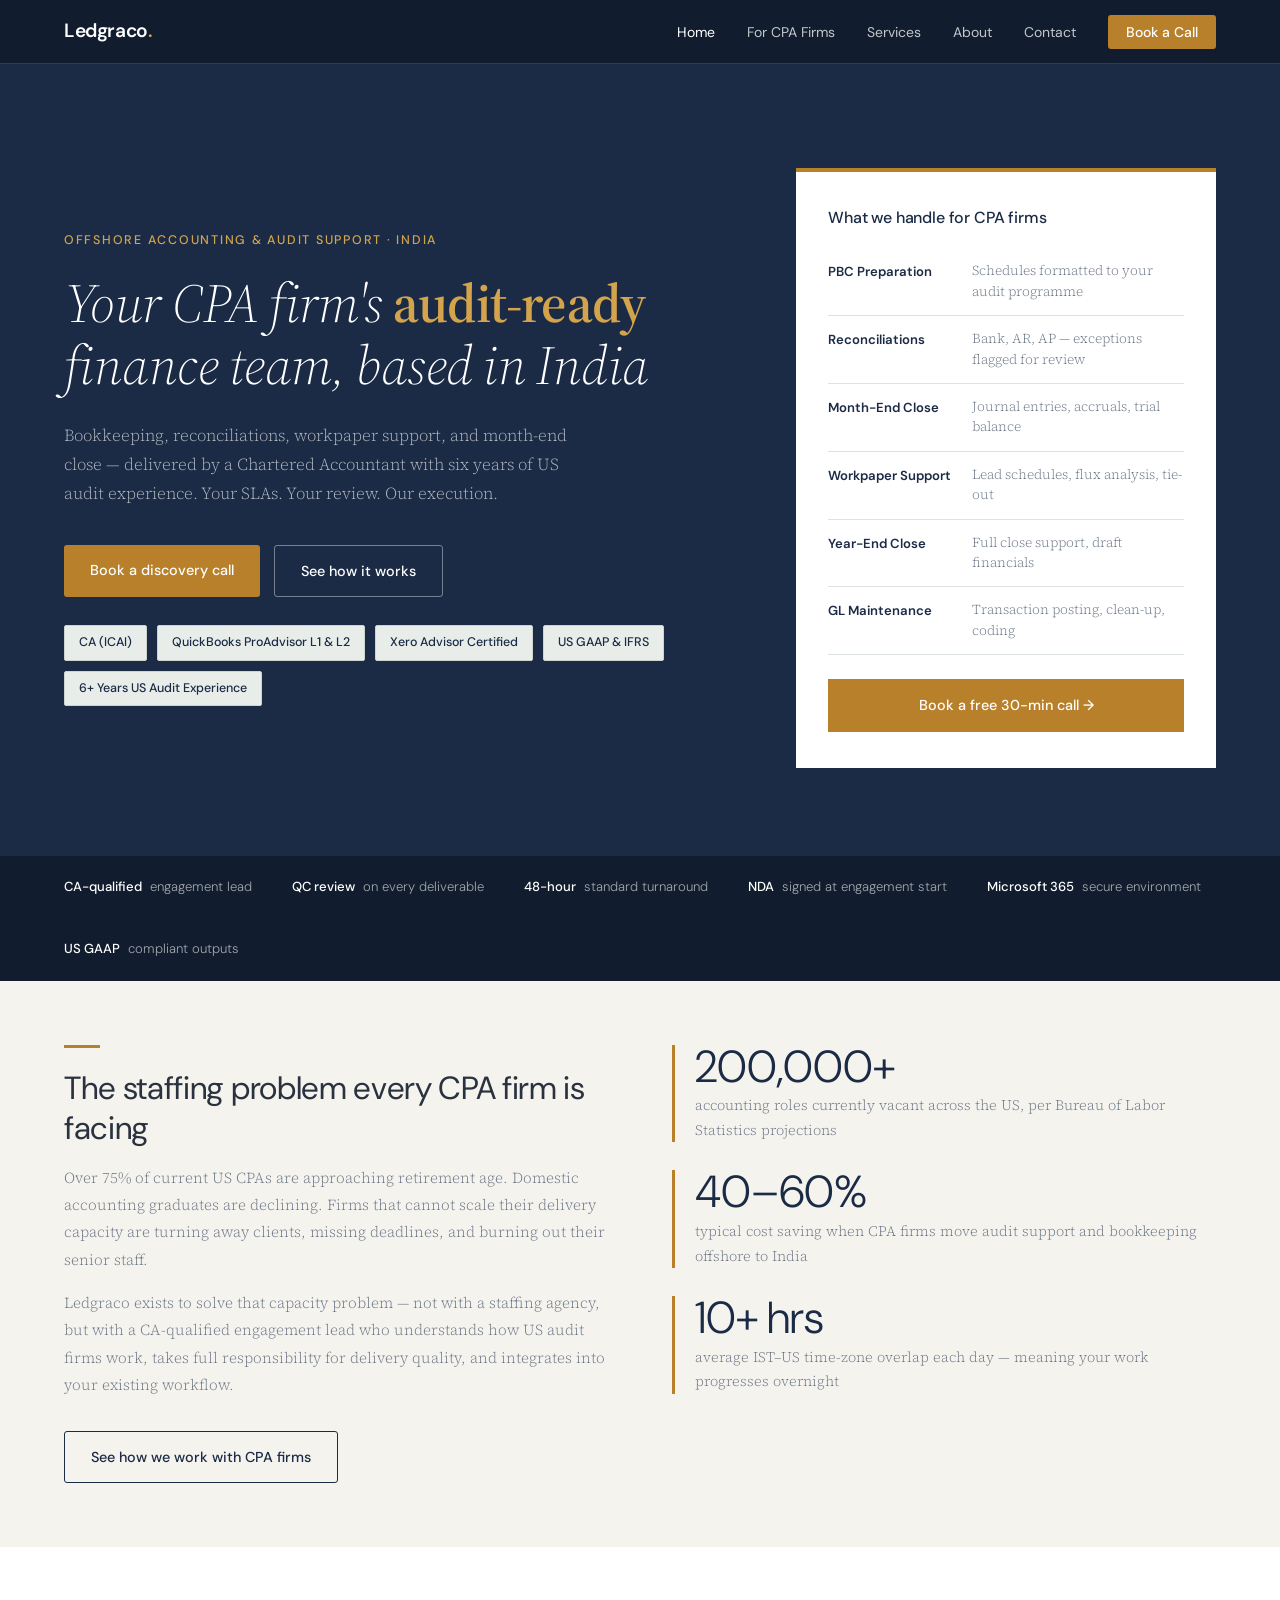
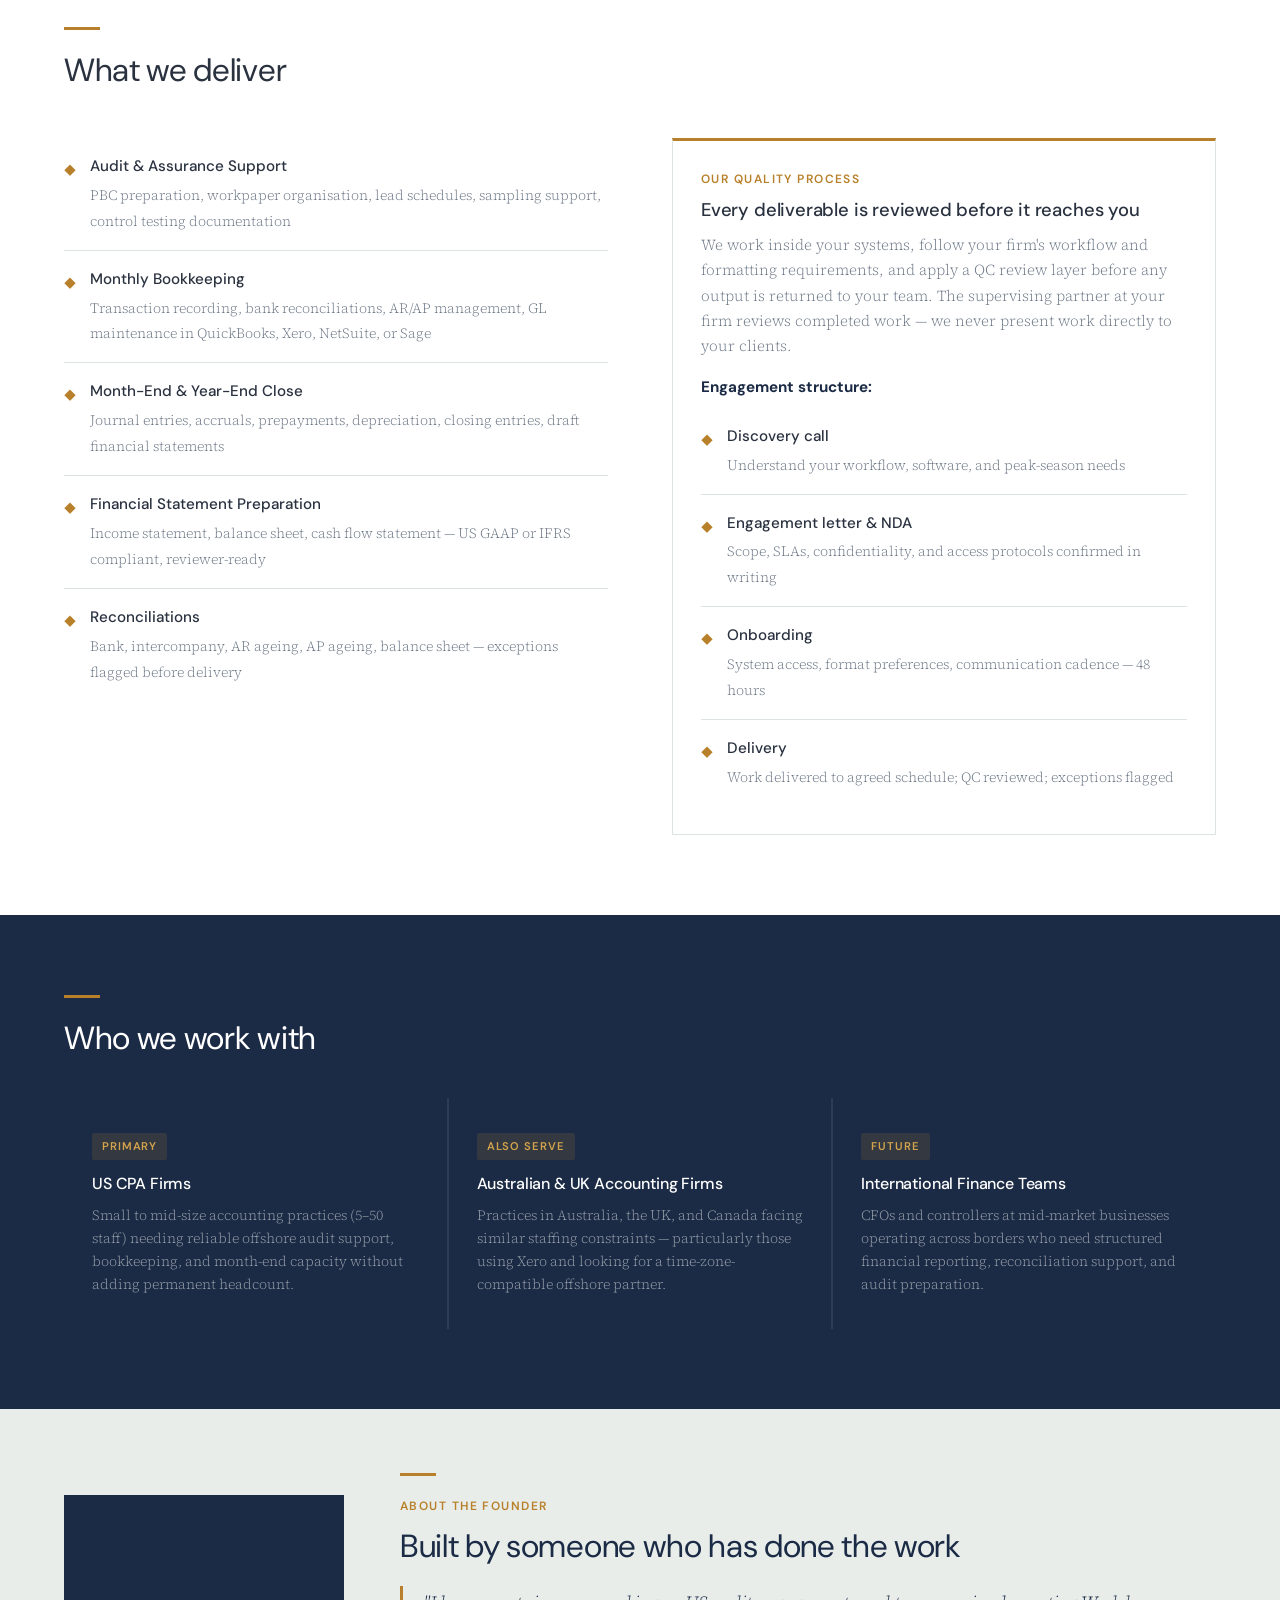
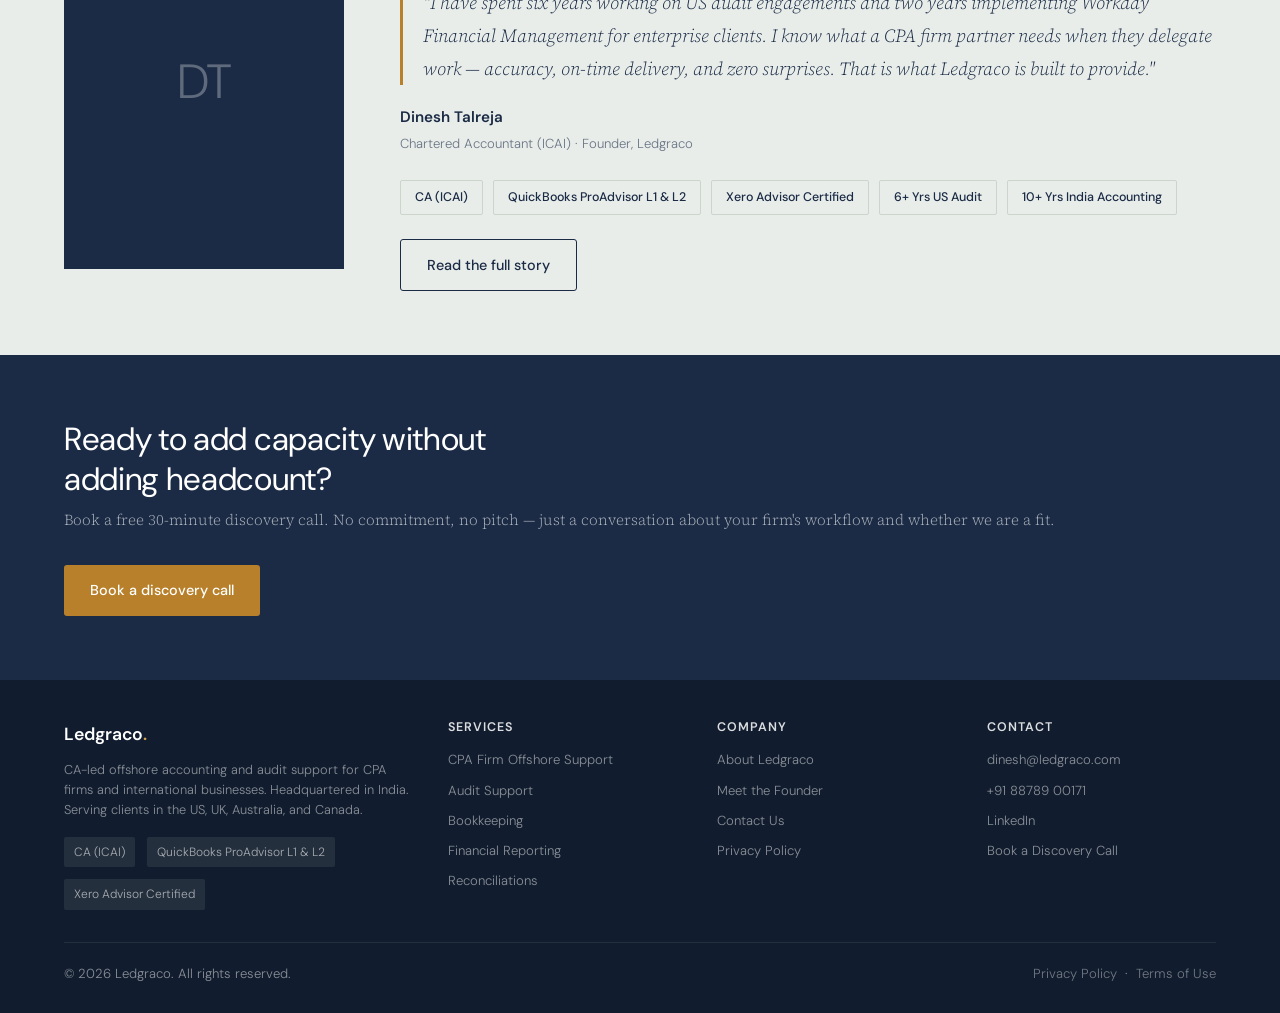
==== index.html @ 1ef6603d "Add files via upload Initial website upload" ====
<!DOCTYPE html>
<html lang="en">
<head>
  <meta charset="UTF-8">
  <meta name="viewport" content="width=device-width, initial-scale=1.0">
  <title>Ledgraco — Offshore Accounting & Audit Support for CPA Firms</title>
  <meta name="description" content="CA-led offshore bookkeeping, audit support, and financial reporting for US CPA firms. Audit-ready deliverables, defined SLAs, and senior review on every engagement.">
  <meta name="keywords" content="offshore accounting CPA firm India, outsource bookkeeping CPA firm, audit support India, offshore accounting India, CPA firm outsourcing">
  <meta property="og:title" content="Ledgraco — Offshore Accounting & Audit Support for CPA Firms">
  <meta property="og:description" content="CA-led offshore bookkeeping and audit support for US CPA firms. Audit-ready deliverables, defined SLAs.">
  <meta property="og:url" content="https://ledgraco.com">
  <meta property="og:type" content="website">
  <link rel="stylesheet" href="style.css">
  <style>
    /* ── Hero ── */
    .hero {
      background: var(--navy);
      padding: 96px 5% 80px;
      display: grid;
      grid-template-columns: 1fr 420px;
      gap: 64px;
      align-items: center;
      min-height: 88vh;
    }

    .hero-eyebrow {
      font-family: 'DM Sans', sans-serif;
      font-size: 0.78rem;
      font-weight: 500;
      letter-spacing: 0.14em;
      color: var(--amber-lt);
      text-transform: uppercase;
      margin-bottom: 20px;
    }

    .hero h1 {
      color: var(--white);
      font-size: clamp(2.4rem, 4.5vw, 3.4rem);
      font-weight: 300;
      line-height: 1.15;
      font-family: 'Source Serif 4', serif;
      font-style: italic;
    }

    .hero h1 em {
      font-style: normal;
      font-weight: 600;
      color: var(--amber-lt);
    }

    .hero-sub {
      color: rgba(255,255,255,0.65);
      font-size: 1.05rem;
      margin-top: 24px;
      max-width: 520px;
      line-height: 1.75;
    }

    .hero-actions {
      display: flex;
      gap: 14px;
      margin-top: 36px;
      flex-wrap: wrap;
    }

    /* ── Hero card ── */
    .hero-card {
      background: var(--white);
      padding: 36px 32px;
      border-top: 4px solid var(--amber);
    }

    .hero-card h3 {
      font-size: 1rem;
      color: var(--navy);
      margin-bottom: 20px;
    }

    .hero-card-item {
      display: flex;
      gap: 14px;
      padding: 13px 0;
      border-bottom: 1px solid var(--border);
      align-items: flex-start;
    }

    .hero-card-item:last-child { border-bottom: none; }

    .hci-label {
      font-family: 'DM Sans', sans-serif;
      font-size: 0.82rem;
      font-weight: 600;
      color: var(--navy);
      min-width: 130px;
    }

    .hci-val {
      font-size: 0.85rem;
      color: var(--muted);
      line-height: 1.5;
    }

    .hero-card-cta {
      margin-top: 24px;
      width: 100%;
      text-align: center;
      background: var(--amber);
      color: var(--white);
      padding: 14px;
      font-family: 'DM Sans', sans-serif;
      font-weight: 500;
      font-size: 0.9rem;
      display: block;
      transition: background 0.2s;
    }

    .hero-card-cta:hover { background: var(--amber-lt); }

    /* ── Problem section ── */
    .problem {
      background: var(--off-white);
      padding: 64px 5%;
      display: grid;
      grid-template-columns: 1fr 1fr;
      gap: 64px;
      align-items: start;
    }

    .problem-stat {
      border-left: 3px solid var(--amber);
      padding-left: 20px;
      margin-bottom: 28px;
    }

    .problem-stat .num {
      font-family: 'DM Sans', sans-serif;
      font-size: 2.8rem;
      font-weight: 300;
      color: var(--navy);
      line-height: 1;
    }

    .problem-stat .desc {
      font-size: 0.9rem;
      color: var(--muted);
      margin-top: 4px;
    }

    /* ── Services overview ── */
    .services-intro {
      padding: 80px 5%;
    }

    .services-intro .intro-text {
      display: grid;
      grid-template-columns: 1fr 1fr;
      gap: 64px;
      margin-top: 48px;
      align-items: start;
    }

    /* ── Who we serve ── */
    .who {
      background: var(--navy);
      padding: 80px 5%;
    }

    .who h2 { color: var(--white); }
    .who .amber-rule { background: var(--amber); }

    .who-grid {
      display: grid;
      grid-template-columns: repeat(3, 1fr);
      gap: 2px;
      background: rgba(255,255,255,0.08);
      margin-top: 40px;
    }

    .who-item {
      background: var(--navy);
      padding: 32px 28px;
    }

    .who-item h3 {
      color: var(--white);
      font-size: 1rem;
      margin-bottom: 10px;
    }

    .who-item p {
      color: rgba(255,255,255,0.55);
      font-size: 0.88rem;
      line-height: 1.65;
    }

    .who-tag {
      display: inline-block;
      font-family: 'DM Sans', sans-serif;
      font-size: 0.7rem;
      font-weight: 600;
      letter-spacing: 0.08em;
      text-transform: uppercase;
      color: var(--amber-lt);
      background: rgba(184,128,42,0.15);
      padding: 4px 10px;
      border-radius: 2px;
      margin-bottom: 14px;
    }

    /* ── Founder strip ── */
    .founder {
      background: var(--sage);
      padding: 64px 5%;
      display: grid;
      grid-template-columns: 280px 1fr;
      gap: 56px;
      align-items: center;
    }

    .founder-photo {
      width: 100%;
      aspect-ratio: 3/4;
      object-fit: cover;
      filter: grayscale(20%);
    }

    .founder-photo-placeholder {
      width: 100%;
      aspect-ratio: 3/4;
      background: var(--navy);
      display: flex;
      align-items: center;
      justify-content: center;
      font-family: 'DM Sans', sans-serif;
      font-size: 3rem;
      color: rgba(255,255,255,0.3);
    }

    .founder blockquote {
      font-size: 1.15rem;
      font-style: italic;
      color: var(--navy);
      line-height: 1.8;
      margin: 20px 0;
      border-left: 3px solid var(--amber);
      padding-left: 20px;
    }

    .founder-name {
      font-family: 'DM Sans', sans-serif;
      font-weight: 600;
      color: var(--navy);
      font-size: 0.95rem;
    }

    .founder-title {
      font-family: 'DM Sans', sans-serif;
      font-size: 0.82rem;
      color: var(--muted);
      margin-top: 2px;
    }

    @media (max-width: 900px) {
      .hero { grid-template-columns: 1fr; min-height: auto; }
      .hero-card { display: none; }
      .problem { grid-template-columns: 1fr; gap: 32px; }
      .services-intro .intro-text { grid-template-columns: 1fr; gap: 32px; }
      .who-grid { grid-template-columns: 1fr; }
      .founder { grid-template-columns: 1fr; }
      .founder-photo-placeholder { aspect-ratio: 16/7; }
    }
  </style>
</head>
<body>

  <div id="site-nav"></div>

  <!-- Hero -->
  <section class="hero">
    <div>
      <p class="hero-eyebrow">Offshore Accounting &amp; Audit Support · India</p>
      <h1>Your CPA firm's <em>audit-ready</em> finance team, based in India</h1>
      <p class="hero-sub">Bookkeeping, reconciliations, workpaper support, and month-end close — delivered by a Chartered Accountant with six years of US audit experience. Your SLAs. Your review. Our execution.</p>
      <div class="hero-actions">
        <a href="contact.html" class="btn btn-primary">Book a discovery call</a>
        <a href="cpa-firms.html" class="btn btn-ghost">See how it works</a>
      </div>
      <div class="cred-strip">
        <span class="cred">CA (ICAI)</span>
        <span class="cred">QuickBooks ProAdvisor L1 &amp; L2</span>
        <span class="cred">Xero Advisor Certified</span>
        <span class="cred">US GAAP &amp; IFRS</span>
        <span class="cred">6+ Years US Audit Experience</span>
      </div>
    </div>

    <div class="hero-card">
      <h3>What we handle for CPA firms</h3>
      <div class="hero-card-item">
        <div class="hci-label">PBC Preparation</div>
        <div class="hci-val">Schedules formatted to your audit programme</div>
      </div>
      <div class="hero-card-item">
        <div class="hci-label">Reconciliations</div>
        <div class="hci-val">Bank, AR, AP — exceptions flagged for review</div>
      </div>
      <div class="hero-card-item">
        <div class="hci-label">Month-End Close</div>
        <div class="hci-val">Journal entries, accruals, trial balance</div>
      </div>
      <div class="hero-card-item">
        <div class="hci-label">Workpaper Support</div>
        <div class="hci-val">Lead schedules, flux analysis, tie-out</div>
      </div>
      <div class="hero-card-item">
        <div class="hci-label">Year-End Close</div>
        <div class="hci-val">Full close support, draft financials</div>
      </div>
      <div class="hero-card-item">
        <div class="hci-label">GL Maintenance</div>
        <div class="hci-val">Transaction posting, clean-up, coding</div>
      </div>
      <a href="contact.html" class="hero-card-cta">Book a free 30-min call →</a>
    </div>
  </section>

  <!-- Trust bar -->
  <div class="trust-bar">
    <div class="trust-item"><strong>CA-qualified</strong> engagement lead</div>
    <div class="trust-item"><strong>QC review</strong> on every deliverable</div>
    <div class="trust-item"><strong>48-hour</strong> standard turnaround</div>
    <div class="trust-item"><strong>NDA</strong> signed at engagement start</div>
    <div class="trust-item"><strong>Microsoft 365</strong> secure environment</div>
    <div class="trust-item"><strong>US GAAP</strong> compliant outputs</div>
  </div>

  <!-- Problem -->
  <section class="problem">
    <div>
      <div class="amber-rule"></div>
      <h2>The staffing problem every CPA firm is facing</h2>
      <p class="mt-16" style="color:var(--muted); font-size:0.95rem; line-height:1.8;">Over 75% of current US CPAs are approaching retirement age. Domestic accounting graduates are declining. Firms that cannot scale their delivery capacity are turning away clients, missing deadlines, and burning out their senior staff.</p>
      <p class="mt-16" style="color:var(--muted); font-size:0.95rem; line-height:1.8;">Ledgraco exists to solve that capacity problem — not with a staffing agency, but with a CA-qualified engagement lead who understands how US audit firms work, takes full responsibility for delivery quality, and integrates into your existing workflow.</p>
      <a href="cpa-firms.html" class="btn btn-outline mt-32">See how we work with CPA firms</a>
    </div>
    <div>
      <div class="problem-stat">
        <div class="num">200,000+</div>
        <div class="desc">accounting roles currently vacant across the US, per Bureau of Labor Statistics projections</div>
      </div>
      <div class="problem-stat">
        <div class="num">40–60%</div>
        <div class="desc">typical cost saving when CPA firms move audit support and bookkeeping offshore to India</div>
      </div>
      <div class="problem-stat">
        <div class="num">10+ hrs</div>
        <div class="desc">average IST–US time-zone overlap each day — meaning your work progresses overnight</div>
      </div>
    </div>
  </section>

  <!-- Services overview -->
  <section class="services-intro">
    <div class="amber-rule"></div>
    <h2>What we deliver</h2>
    <div class="intro-text">
      <div>
        <ul class="service-list">
          <li>
            <span class="icon">◆</span>
            <div><strong>Audit &amp; Assurance Support</strong><span>PBC preparation, workpaper organisation, lead schedules, sampling support, control testing documentation</span></div>
          </li>
          <li>
            <span class="icon">◆</span>
            <div><strong>Monthly Bookkeeping</strong><span>Transaction recording, bank reconciliations, AR/AP management, GL maintenance in QuickBooks, Xero, NetSuite, or Sage</span></div>
          </li>
          <li>
            <span class="icon">◆</span>
            <div><strong>Month-End &amp; Year-End Close</strong><span>Journal entries, accruals, prepayments, depreciation, closing entries, draft financial statements</span></div>
          </li>
          <li>
            <span class="icon">◆</span>
            <div><strong>Financial Statement Preparation</strong><span>Income statement, balance sheet, cash flow statement — US GAAP or IFRS compliant, reviewer-ready</span></div>
          </li>
          <li>
            <span class="icon">◆</span>
            <div><strong>Reconciliations</strong><span>Bank, intercompany, AR ageing, AP ageing, balance sheet — exceptions flagged before delivery</span></div>
          </li>
        </ul>
      </div>
      <div>
        <div class="card">
          <span class="label">Our quality process</span>
          <h3>Every deliverable is reviewed before it reaches you</h3>
          <p class="mt-8">We work inside your systems, follow your firm's workflow and formatting requirements, and apply a QC review layer before any output is returned to your team. The supervising partner at your firm reviews completed work — we never present work directly to your clients.</p>
          <p class="mt-16"><strong style="font-family:'DM Sans',sans-serif; color:var(--navy);">Engagement structure:</strong></p>
          <ul class="service-list mt-8">
            <li><span class="icon">◆</span><div><strong>Discovery call</strong><span>Understand your workflow, software, and peak-season needs</span></div></li>
            <li><span class="icon">◆</span><div><strong>Engagement letter &amp; NDA</strong><span>Scope, SLAs, confidentiality, and access protocols confirmed in writing</span></div></li>
            <li><span class="icon">◆</span><div><strong>Onboarding</strong><span>System access, format preferences, communication cadence — 48 hours</span></div></li>
            <li><span class="icon">◆</span><div><strong>Delivery</strong><span>Work delivered to agreed schedule; QC reviewed; exceptions flagged</span></div></li>
          </ul>
        </div>
      </div>
    </div>
  </section>

  <!-- Who we serve -->
  <section class="who">
    <div class="amber-rule"></div>
    <h2>Who we work with</h2>
    <div class="who-grid">
      <div class="who-item">
        <div class="who-tag">Primary</div>
        <h3>US CPA Firms</h3>
        <p>Small to mid-size accounting practices (5–50 staff) needing reliable offshore audit support, bookkeeping, and month-end capacity without adding permanent headcount.</p>
      </div>
      <div class="who-item">
        <div class="who-tag">Also serve</div>
        <h3>Australian &amp; UK Accounting Firms</h3>
        <p>Practices in Australia, the UK, and Canada facing similar staffing constraints — particularly those using Xero and looking for a time-zone-compatible offshore partner.</p>
      </div>
      <div class="who-item">
        <div class="who-tag">Future</div>
        <h3>International Finance Teams</h3>
        <p>CFOs and controllers at mid-market businesses operating across borders who need structured financial reporting, reconciliation support, and audit preparation.</p>
      </div>
    </div>
  </section>

  <!-- Founder -->
  <section class="founder" id="founder">
    <div class="founder-photo-placeholder">DT</div>
    <div>
      <div class="amber-rule"></div>
      <span class="label">About the founder</span>
      <h2 style="color:var(--navy);">Built by someone who has done the work</h2>
      <blockquote>"I have spent six years working on US audit engagements and two years implementing Workday Financial Management for enterprise clients. I know what a CPA firm partner needs when they delegate work — accuracy, on-time delivery, and zero surprises. That is what Ledgraco is built to provide."</blockquote>
      <div class="founder-name">Dinesh Talreja</div>
      <div class="founder-title">Chartered Accountant (ICAI) · Founder, Ledgraco</div>
      <div class="cred-strip mt-24">
        <span class="cred">CA (ICAI)</span>
        <span class="cred">QuickBooks ProAdvisor L1 &amp; L2</span>
        <span class="cred">Xero Advisor Certified</span>
        <span class="cred">6+ Yrs US Audit</span>
        <span class="cred">10+ Yrs India Accounting</span>
      </div>
      <a href="about.html" class="btn btn-outline mt-24">Read the full story</a>
    </div>
  </section>

  <!-- CTA -->
  <div class="cta-band">
    <div>
      <h2>Ready to add capacity without adding headcount?</h2>
      <p>Book a free 30-minute discovery call. No commitment, no pitch — just a conversation about your firm's workflow and whether we are a fit.</p>
    </div>
    <a href="contact.html" class="btn btn-primary">Book a discovery call</a>
  </div>

  <div id="site-footer"></div>
  <script src="components.js"></script>
</body>
</html>
---- style.css ----
/* ─────────────────────────────────────────────
   Ledgraco — Design System
   Palette: deep slate navy + warm off-white + 
   burnished amber accent + light sage
   Type: DM Sans (headings) + Source Serif 4 (body)
   
   Design intent: feels like a boutique professional
   firm — not a generic offshore factory. Confident,
   unhurried, precise. The amber accent does all the
   work; everything else is disciplined.
───────────────────────────────────────────── */

@import url('https://fonts.googleapis.com/css2?family=DM+Sans:wght@300;400;500;600&family=Source+Serif+4:ital,wght@0,300;0,400;0,600;1,300&display=swap');

:root {
  --navy:    #1B2B45;
  --navy-dk: #111D2E;
  --navy-lt: #253D5E;
  --amber:   #B8802A;
  --amber-lt:#D4A44C;
  --off-white:#F5F3EE;
  --sage:    #E8EDEA;
  --mid:     #CBD5CC;
  --text:    #2A3240;
  --muted:   #6B7685;
  --white:   #FFFFFF;
  --border:  #DDE3E0;
}

*, *::before, *::after { box-sizing: border-box; margin: 0; padding: 0; }

html { scroll-behavior: smooth; }

body {
  font-family: 'Source Serif 4', Georgia, serif;
  font-weight: 300;
  color: var(--text);
  background: var(--white);
  font-size: 17px;
  line-height: 1.7;
  -webkit-font-smoothing: antialiased;
}

h1, h2, h3, h4, h5, .sans {
  font-family: 'DM Sans', system-ui, sans-serif;
  font-weight: 500;
  line-height: 1.25;
  letter-spacing: -0.01em;
}

h1 { font-size: clamp(2rem, 5vw, 3.2rem); font-weight: 300; }
h2 { font-size: clamp(1.5rem, 3vw, 2rem); font-weight: 400; }
h3 { font-size: 1.15rem; font-weight: 500; }
h4 { font-size: 0.95rem; font-weight: 600; }

a { color: inherit; text-decoration: none; }
img { display: block; max-width: 100%; }

/* ── Nav ─────────────────────────────────── */
nav {
  position: sticky;
  top: 0;
  z-index: 100;
  background: var(--navy-dk);
  display: flex;
  align-items: center;
  justify-content: space-between;
  padding: 0 5%;
  height: 64px;
  border-bottom: 1px solid var(--navy-lt);
}

.nav-logo {
  font-family: 'DM Sans', sans-serif;
  font-size: 1.2rem;
  font-weight: 600;
  color: var(--white);
  letter-spacing: -0.02em;
}

.nav-logo span {
  color: var(--amber-lt);
}

.nav-links {
  display: flex;
  gap: 2rem;
  list-style: none;
}

.nav-links a {
  font-family: 'DM Sans', sans-serif;
  font-size: 0.875rem;
  font-weight: 400;
  color: rgba(255,255,255,0.75);
  transition: color 0.2s;
}

.nav-links a:hover,
.nav-links a.active { color: var(--white); }

.nav-cta {
  background: var(--amber);
  color: var(--white) !important;
  padding: 8px 18px;
  border-radius: 3px;
  font-weight: 500 !important;
  font-size: 0.875rem;
  transition: background 0.2s !important;
}

.nav-cta:hover { background: var(--amber-lt) !important; }

.nav-toggle {
  display: none;
  background: none;
  border: none;
  cursor: pointer;
  flex-direction: column;
  gap: 5px;
  padding: 4px;
}

.nav-toggle span {
  display: block;
  width: 22px;
  height: 2px;
  background: var(--white);
  border-radius: 2px;
}

/* ── Buttons ─────────────────────────────── */
.btn {
  display: inline-block;
  font-family: 'DM Sans', sans-serif;
  font-size: 0.9rem;
  font-weight: 500;
  padding: 13px 26px;
  border-radius: 3px;
  transition: all 0.2s;
  cursor: pointer;
  border: none;
}

.btn-primary {
  background: var(--amber);
  color: var(--white);
}

.btn-primary:hover { background: var(--amber-lt); }

.btn-ghost {
  background: transparent;
  color: var(--white);
  border: 1px solid rgba(255,255,255,0.4);
}

.btn-ghost:hover { border-color: var(--white); }

.btn-outline {
  background: transparent;
  color: var(--navy);
  border: 1px solid var(--navy);
}

.btn-outline:hover { background: var(--navy); color: var(--white); }

/* ── Layout helpers ──────────────────────── */
.container { max-width: 1080px; margin: 0 auto; padding: 0 5%; }
.section { padding: 80px 5%; }
.section-sm { padding: 48px 5%; }

.grid-2 { display: grid; grid-template-columns: 1fr 1fr; gap: 48px; align-items: start; }
.grid-3 { display: grid; grid-template-columns: repeat(3, 1fr); gap: 32px; }

/* ── Amber rule ──────────────────────────── */
.amber-rule {
  width: 36px;
  height: 3px;
  background: var(--amber);
  margin-bottom: 20px;
}

/* ── Section labels ──────────────────────── */
.label {
  font-family: 'DM Sans', sans-serif;
  font-size: 0.75rem;
  font-weight: 600;
  letter-spacing: 0.12em;
  color: var(--amber);
  text-transform: uppercase;
  margin-bottom: 10px;
  display: block;
}

/* ── Cards ───────────────────────────────── */
.card {
  background: var(--white);
  border: 1px solid var(--border);
  border-top: 3px solid var(--amber);
  padding: 28px;
}

.card h3 { margin-bottom: 10px; }
.card p { font-size: 0.95rem; color: var(--muted); line-height: 1.65; }

/* ── Credential strip ────────────────────── */
.cred-strip {
  display: flex;
  flex-wrap: wrap;
  gap: 10px;
  margin-top: 28px;
}

.cred {
  font-family: 'DM Sans', sans-serif;
  font-size: 0.78rem;
  font-weight: 500;
  color: var(--navy);
  background: var(--sage);
  border: 1px solid var(--mid);
  padding: 6px 14px;
  border-radius: 2px;
}

/* ── Service list ────────────────────────── */
.service-list { list-style: none; }
.service-list li {
  display: flex;
  gap: 14px;
  padding: 16px 0;
  border-bottom: 1px solid var(--border);
  font-size: 0.95rem;
}
.service-list li:last-child { border-bottom: none; }
.service-list .icon {
  color: var(--amber);
  font-size: 1rem;
  margin-top: 2px;
  flex-shrink: 0;
}
.service-list strong { display: block; font-family: 'DM Sans', sans-serif; font-weight: 500; margin-bottom: 2px; }
.service-list span { color: var(--muted); font-size: 0.88rem; }

/* ── Pricing ─────────────────────────────── */
.pricing-grid { display: grid; grid-template-columns: repeat(3, 1fr); gap: 2px; background: var(--border); }
.pricing-tier { background: var(--white); padding: 32px 28px; }
.pricing-tier.featured { background: var(--navy); color: var(--white); }
.pricing-tier.featured .price-label,
.pricing-tier.featured p { color: rgba(255,255,255,0.7); }
.pricing-tier h3 { font-size: 0.85rem; letter-spacing: 0.08em; text-transform: uppercase; margin-bottom: 16px; }
.pricing-tier.featured h3 { color: var(--amber-lt); }
.price-amount { font-size: 2rem; font-family: 'DM Sans', sans-serif; font-weight: 300; line-height: 1; }
.price-label { font-size: 0.8rem; color: var(--muted); margin-bottom: 20px; margin-top: 4px; }
.pricing-tier ul { list-style: none; }
.pricing-tier ul li { font-size: 0.88rem; padding: 5px 0; display: flex; gap: 8px; }
.pricing-tier ul li::before { content: "—"; color: var(--amber); flex-shrink: 0; }
.pricing-tier.featured ul li::before { color: var(--amber-lt); }

/* ── Trust bar ───────────────────────────── */
.trust-bar {
  background: var(--navy-dk);
  padding: 20px 5%;
  display: flex;
  gap: 40px;
  align-items: center;
  flex-wrap: wrap;
}

.trust-item {
  font-family: 'DM Sans', sans-serif;
  font-size: 0.82rem;
  color: rgba(255,255,255,0.6);
  display: flex;
  align-items: center;
  gap: 8px;
}

.trust-item strong {
  color: var(--white);
  font-weight: 500;
}

/* ── CTA band ────────────────────────────── */
.cta-band {
  background: var(--navy);
  padding: 64px 5%;
  display: flex;
  align-items: center;
  justify-content: space-between;
  gap: 32px;
  flex-wrap: wrap;
}

.cta-band h2 { color: var(--white); max-width: 480px; }
.cta-band p { color: rgba(255,255,255,0.65); margin-top: 8px; font-size: 0.95rem; }

/* ── Footer ──────────────────────────────── */
footer {
  background: var(--navy-dk);
  color: rgba(255,255,255,0.5);
  padding: 40px 5% 28px;
  font-family: 'DM Sans', sans-serif;
  font-size: 0.82rem;
}

.footer-grid {
  display: grid;
  grid-template-columns: 1.5fr 1fr 1fr 1fr;
  gap: 40px;
  margin-bottom: 32px;
}

.footer-brand { font-size: 1.1rem; font-weight: 600; color: var(--white); margin-bottom: 10px; }
.footer-brand span { color: var(--amber-lt); }
.footer-tagline { font-size: 0.8rem; line-height: 1.6; }

.footer-col h4 { color: rgba(255,255,255,0.85); font-size: 0.78rem; font-weight: 600; letter-spacing: 0.08em; text-transform: uppercase; margin-bottom: 14px; }
.footer-col ul { list-style: none; }
.footer-col ul li { margin-bottom: 8px; }
.footer-col ul li a { color: rgba(255,255,255,0.5); transition: color 0.2s; }
.footer-col ul li a:hover { color: var(--white); }

.footer-bottom {
  border-top: 1px solid rgba(255,255,255,0.08);
  padding-top: 20px;
  display: flex;
  justify-content: space-between;
  align-items: center;
  flex-wrap: wrap;
  gap: 12px;
}

.footer-bottom a { color: rgba(255,255,255,0.4); }
.footer-bottom a:hover { color: rgba(255,255,255,0.8); }

/* ── Form ────────────────────────────────── */
.form-group { margin-bottom: 20px; }
.form-group label {
  display: block;
  font-family: 'DM Sans', sans-serif;
  font-size: 0.8rem;
  font-weight: 500;
  color: var(--muted);
  margin-bottom: 6px;
  text-transform: uppercase;
  letter-spacing: 0.06em;
}
.form-group input,
.form-group select,
.form-group textarea {
  width: 100%;
  border: 1px solid var(--border);
  border-radius: 2px;
  padding: 11px 14px;
  font-family: 'Source Serif 4', serif;
  font-size: 0.95rem;
  color: var(--text);
  background: var(--white);
  transition: border-color 0.2s;
}
.form-group input:focus,
.form-group select:focus,
.form-group textarea:focus {
  outline: none;
  border-color: var(--amber);
}
.form-group textarea { resize: vertical; min-height: 100px; }

/* ── Utilities ───────────────────────────── */
.text-center { text-align: center; }
.text-muted { color: var(--muted); }
.mt-8 { margin-top: 8px; }
.mt-16 { margin-top: 16px; }
.mt-24 { margin-top: 24px; }
.mt-32 { margin-top: 32px; }
.mt-48 { margin-top: 48px; }
.mb-8 { margin-bottom: 8px; }
.mb-16 { margin-bottom: 16px; }
.mb-32 { margin-bottom: 32px; }
.bg-off { background: var(--off-white); }
.bg-sage { background: var(--sage); }
.bg-navy { background: var(--navy); color: var(--white); }

/* ── Responsive ──────────────────────────── */
@media (max-width: 768px) {
  .nav-links { display: none; flex-direction: column; position: absolute; top: 64px; left: 0; right: 0; background: var(--navy-dk); padding: 20px 5%; gap: 16px; }
  .nav-links.open { display: flex; }
  .nav-toggle { display: flex; }
  .grid-2, .grid-3, .pricing-grid { grid-template-columns: 1fr; }
  .footer-grid { grid-template-columns: 1fr 1fr; }
  .cta-band { flex-direction: column; }
  .trust-bar { gap: 20px; }
  .section { padding: 56px 5%; }
}

@media (max-width: 480px) {
  .footer-grid { grid-template-columns: 1fr; }
  .footer-bottom { flex-direction: column; text-align: center; }
}
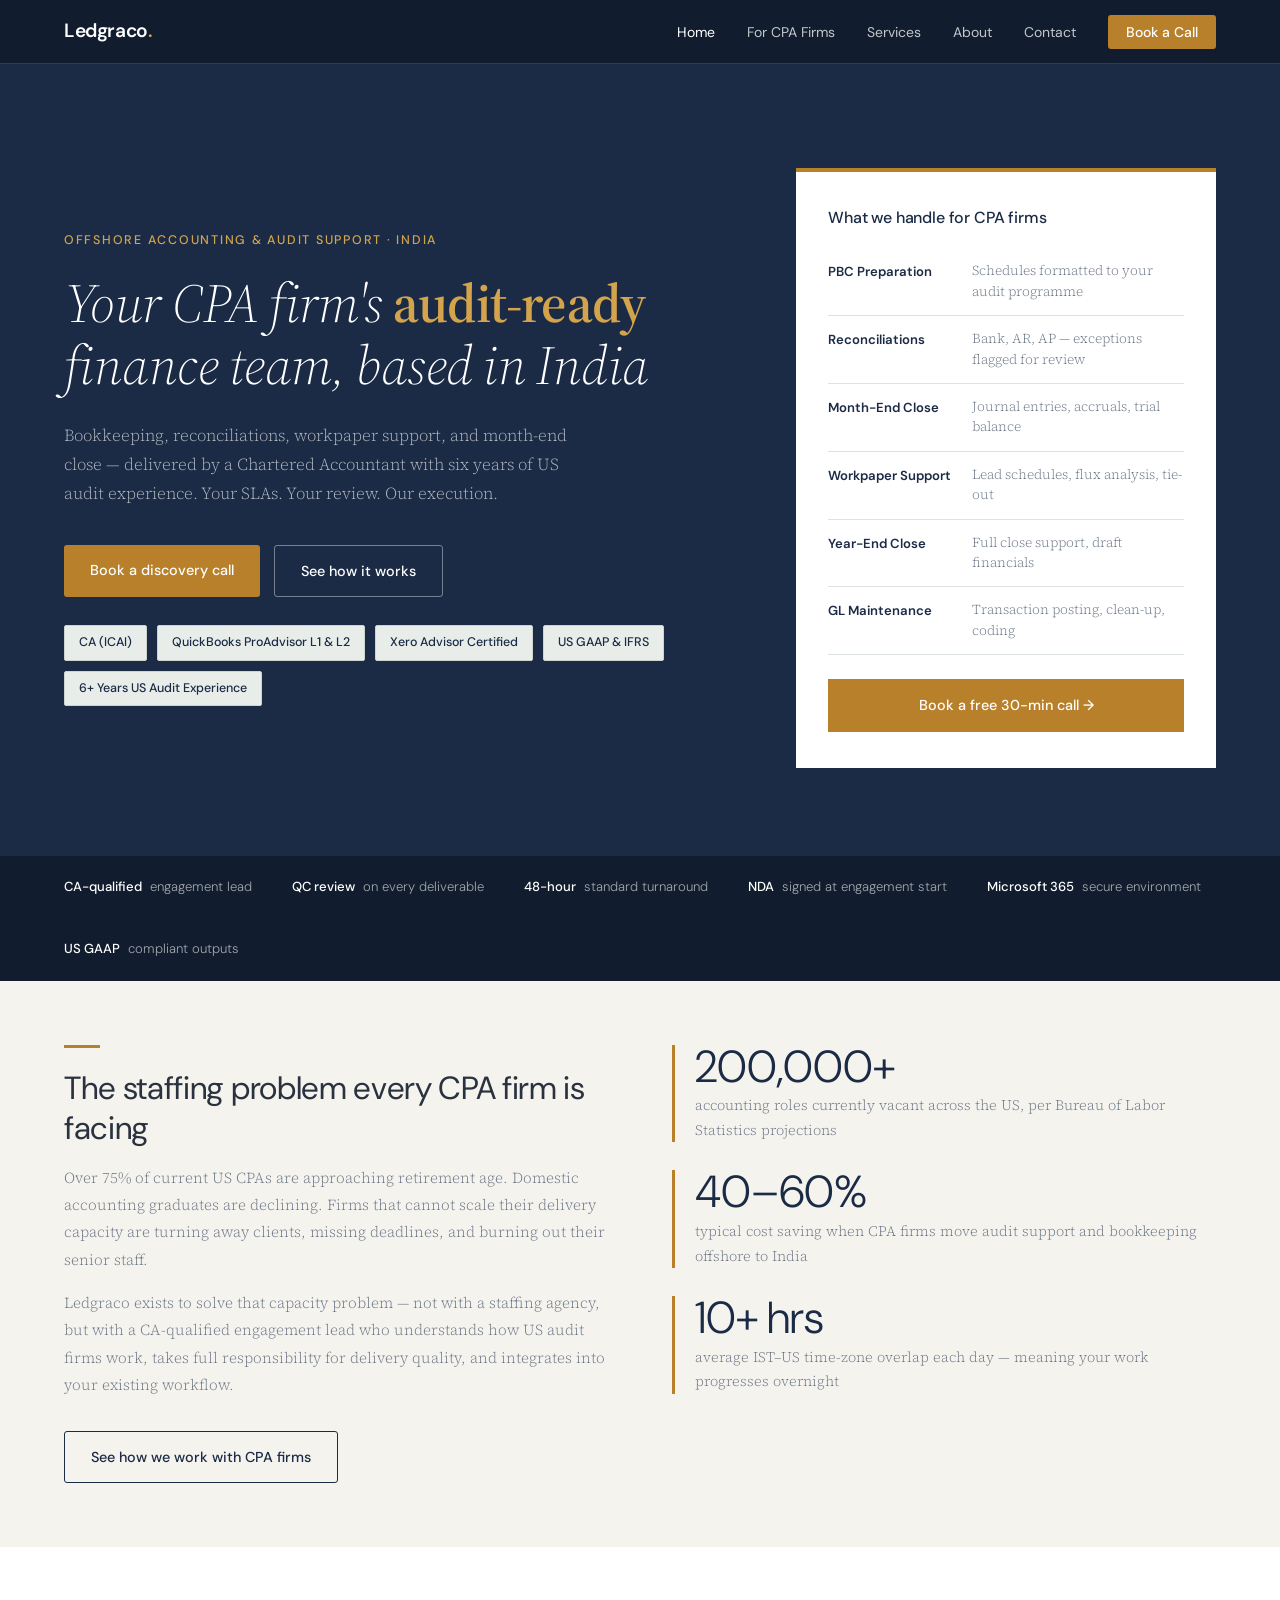
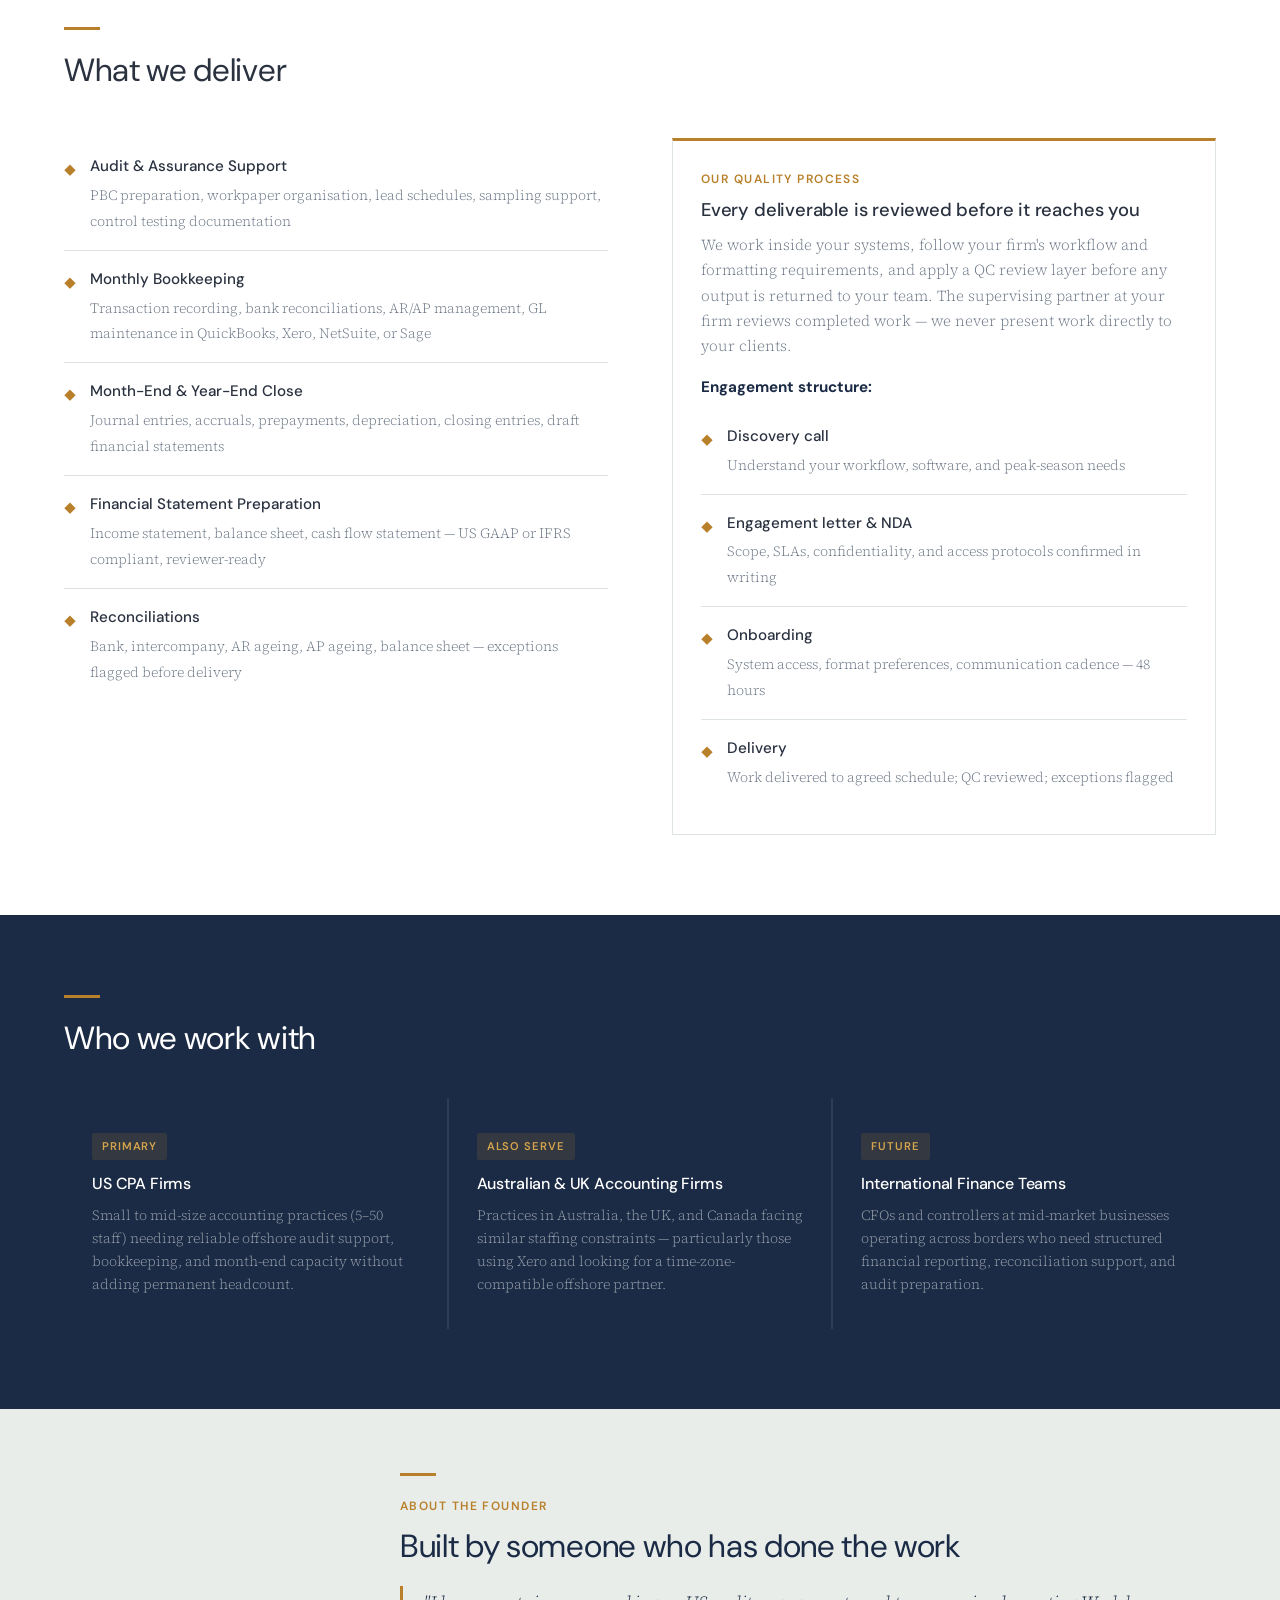
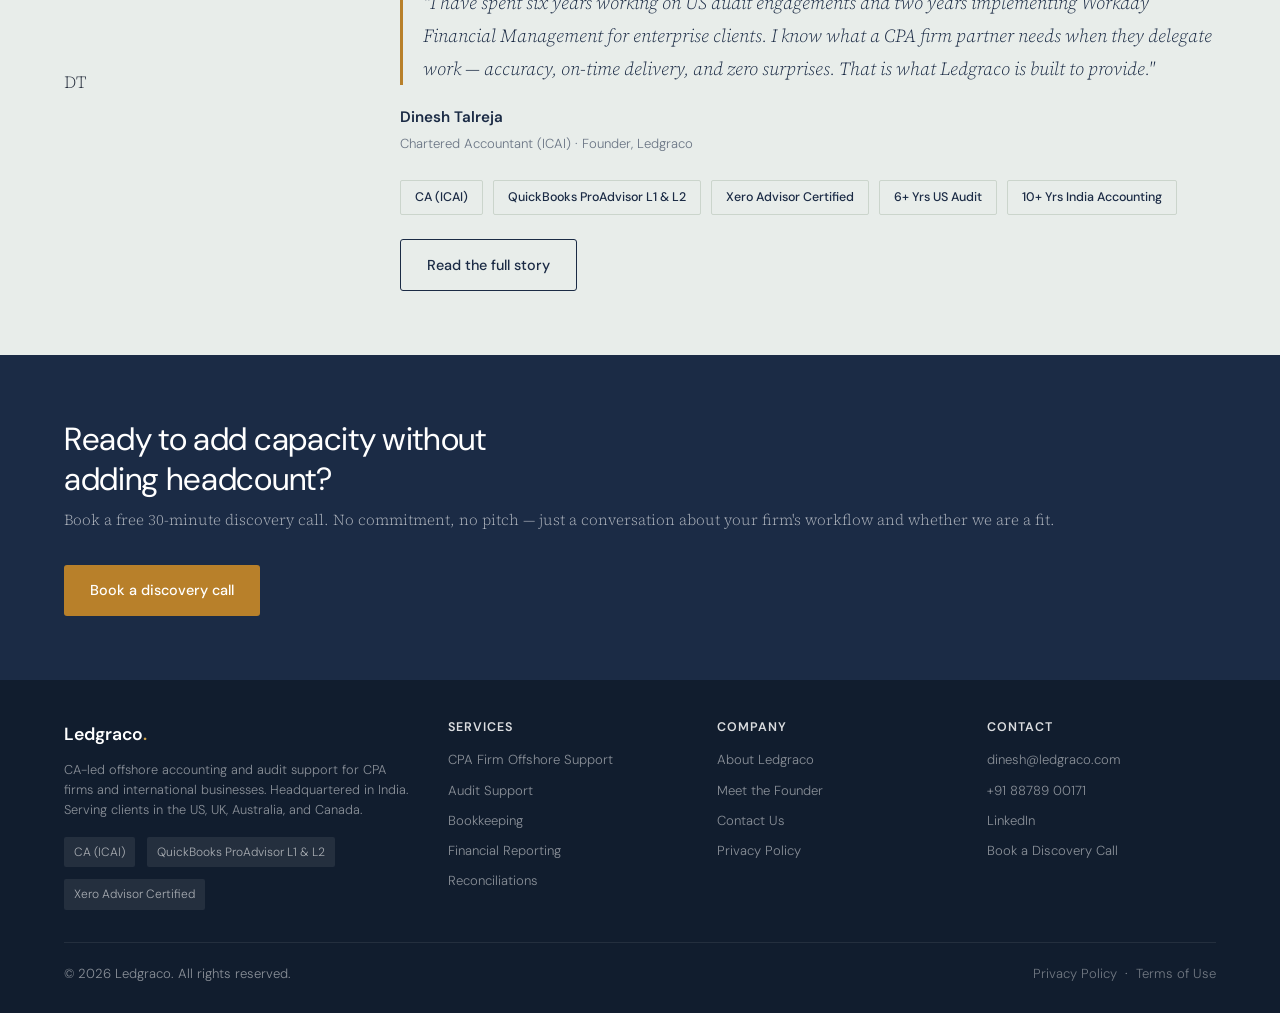
==== commit 41b42068: "Update index.html" ====
--- a/index.html
+++ b/index.html
@@ -430,7 +430,7 @@
 
   <!-- Founder -->
   <section class="founder" id="founder">
-    <div class="founder-photo-placeholder">DT</div>
+    <div class="Dinesh_Talreja_Picture">DT</div>
     <div>
       <div class="amber-rule"></div>
       <span class="label">About the founder</span>
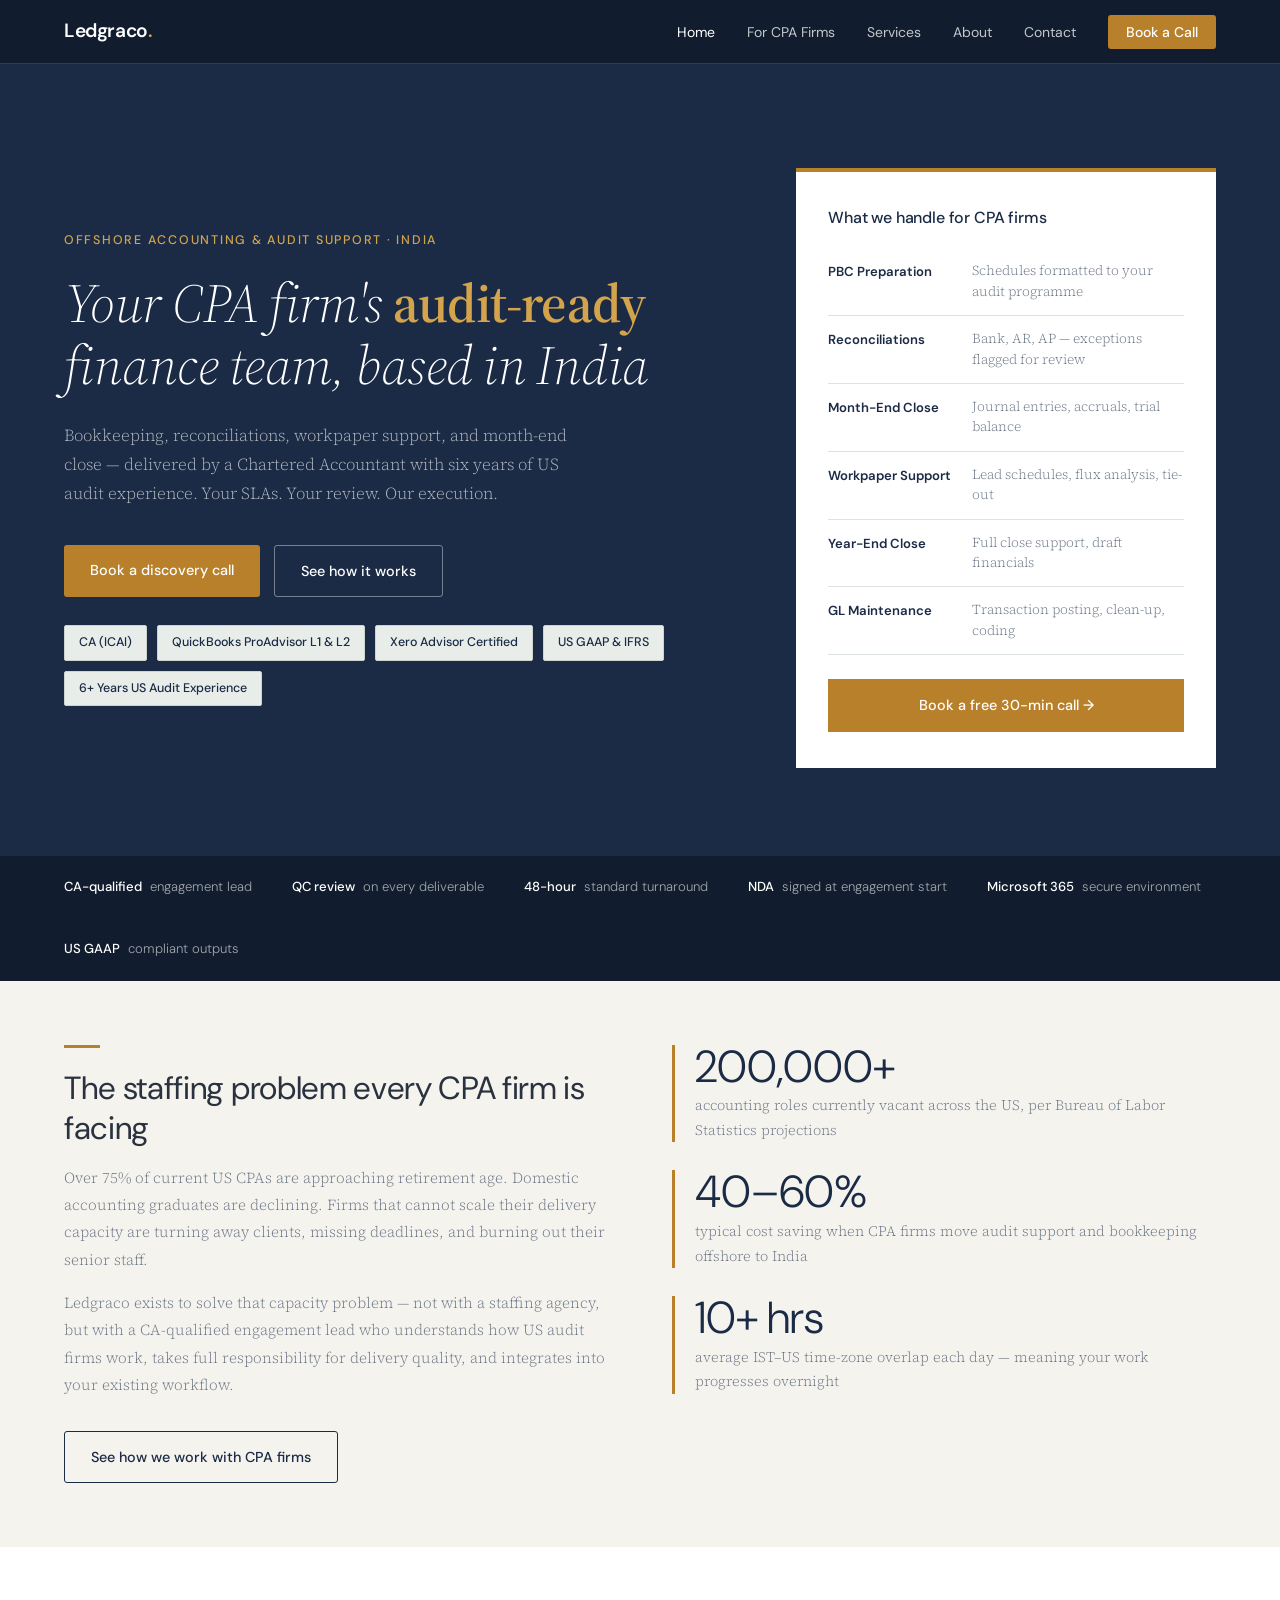
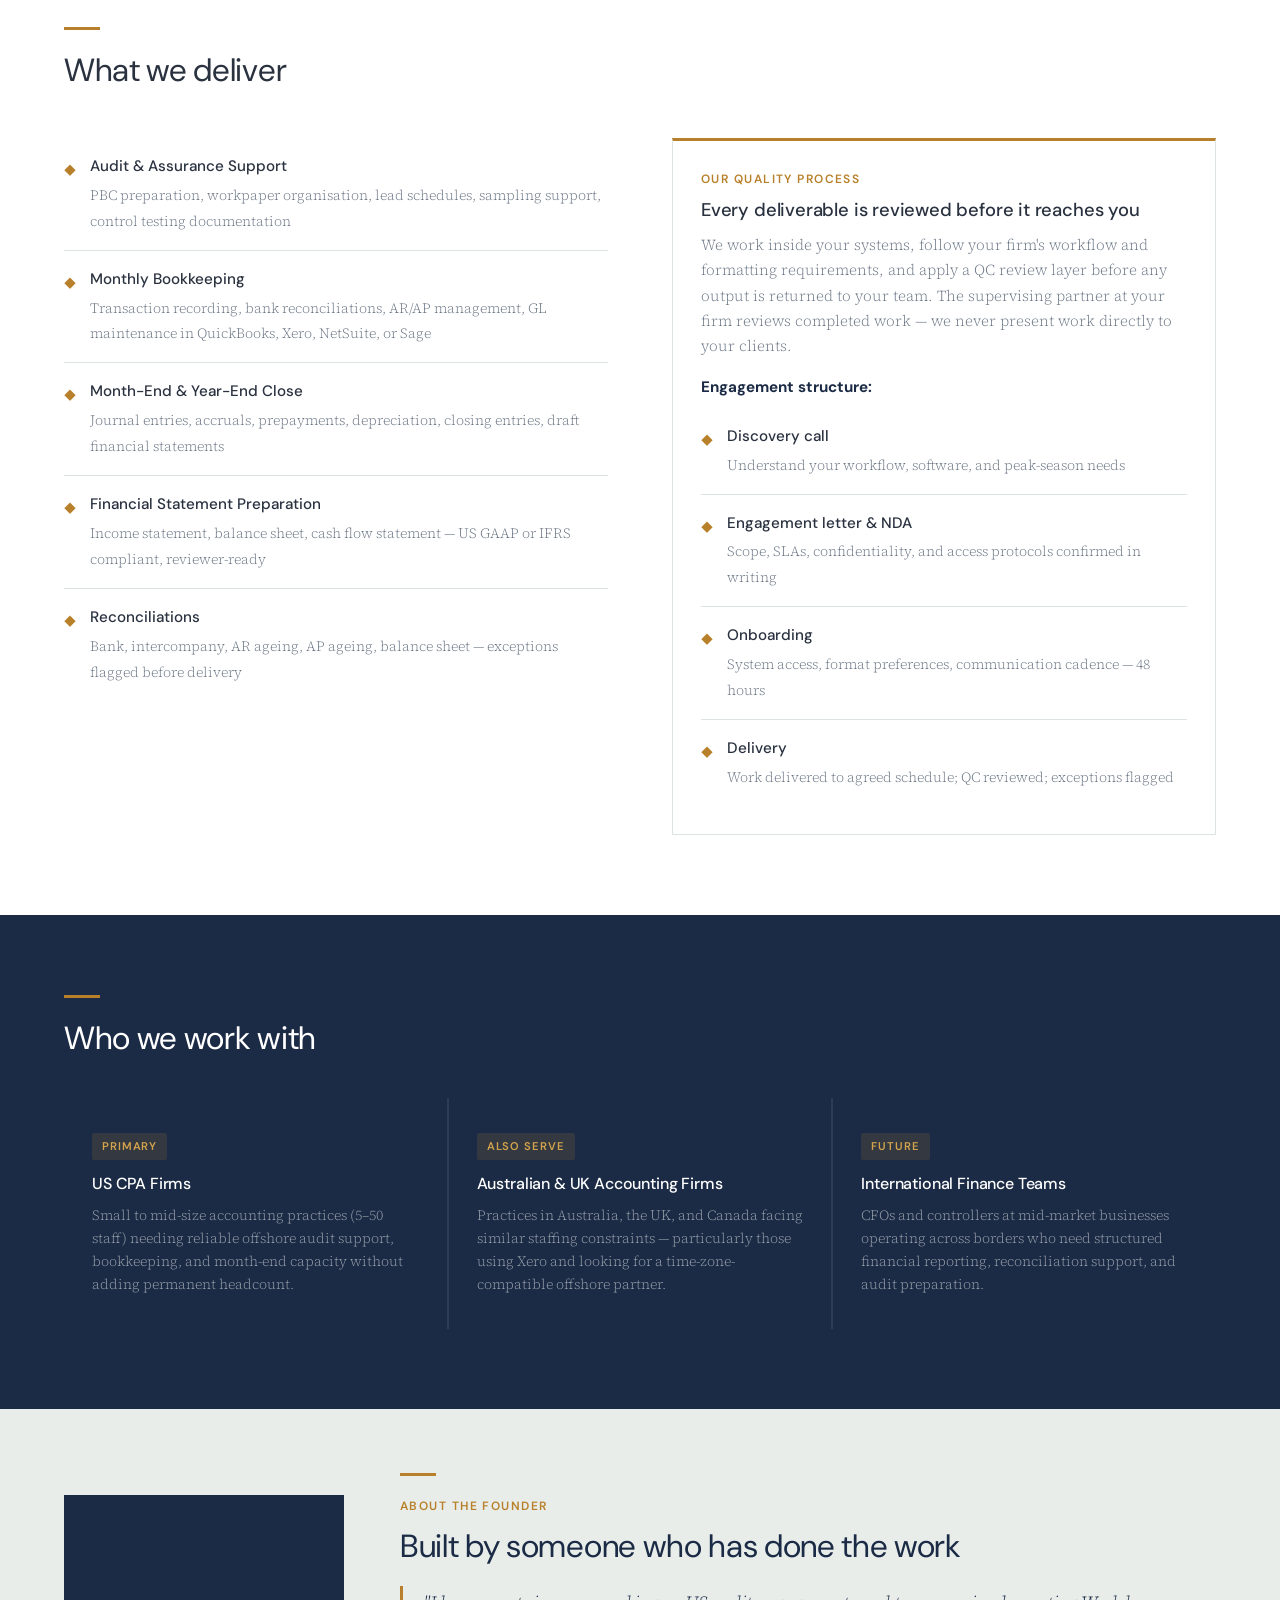
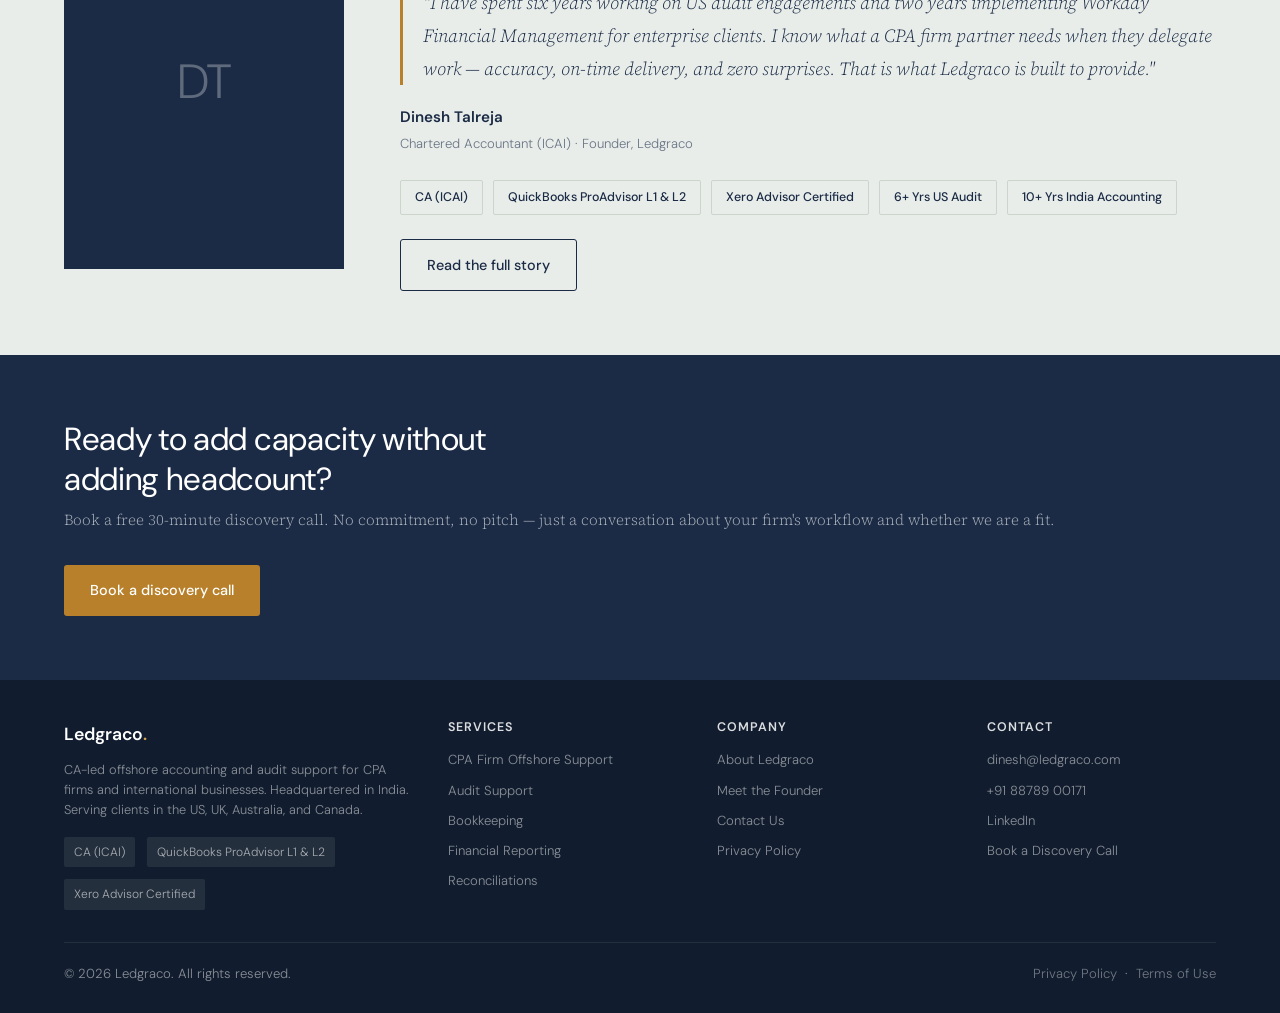
==== commit 15f2b2f0: "Update index.html" ====
--- a/index.html
+++ b/index.html
@@ -430,7 +430,7 @@
 
   <!-- Founder -->
   <section class="founder" id="founder">
-    <div class="Dinesh_Talreja_Picture">DT</div>
+    <div class="founder-photo-placeholder">DT</div>
     <div>
       <div class="amber-rule"></div>
       <span class="label">About the founder</span>
